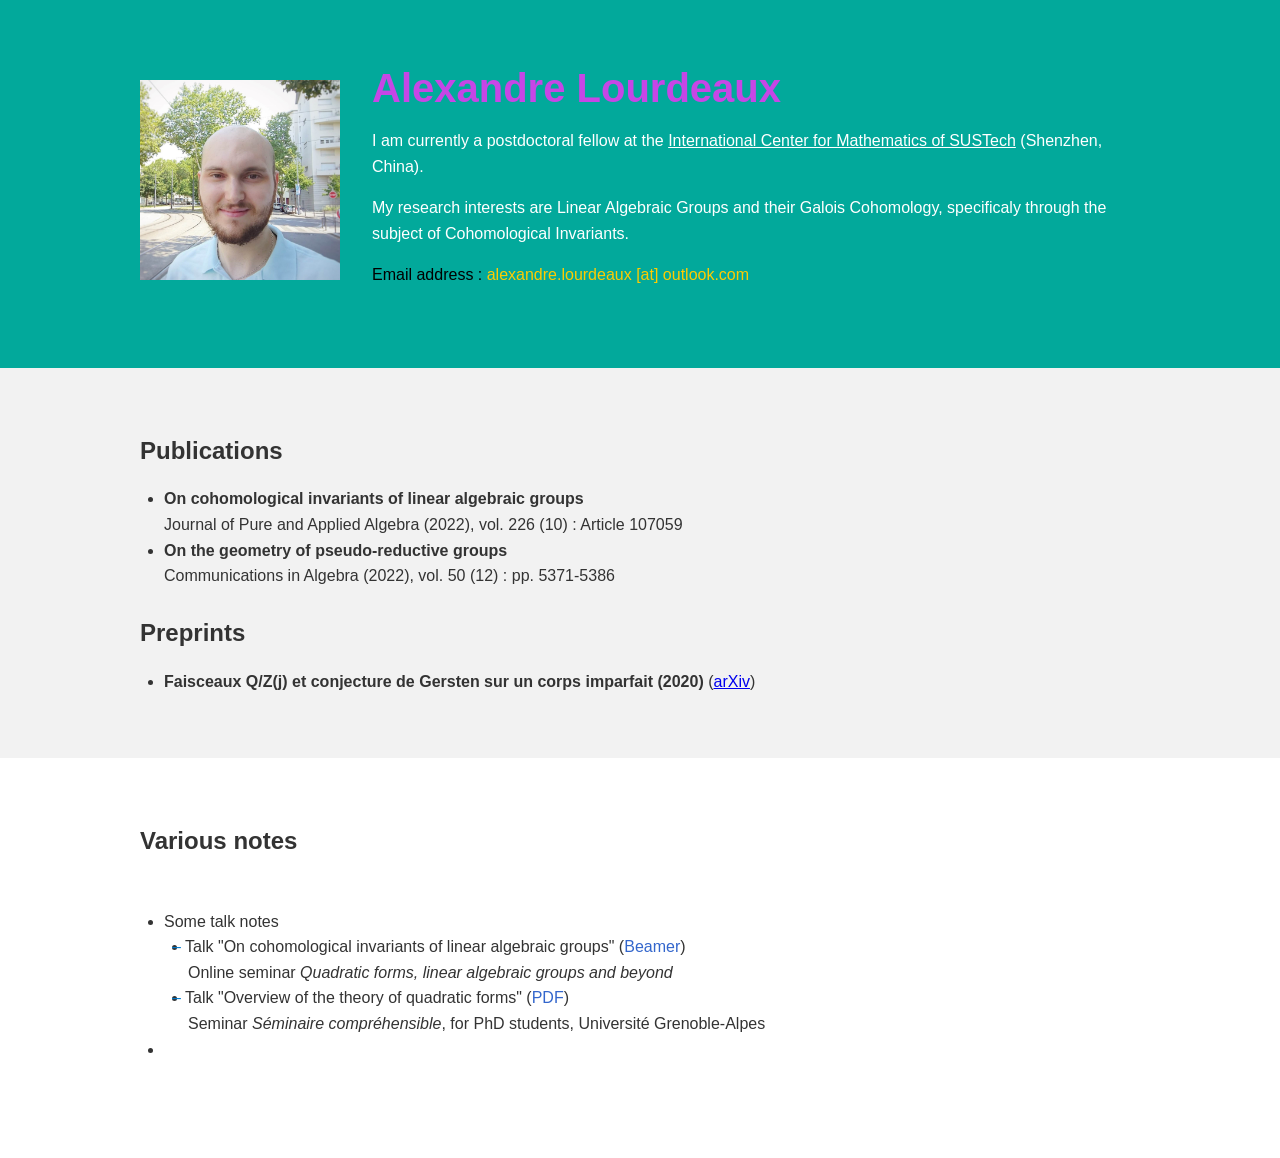
==== index.html @ dd4dbe13 "Update index.html" ====
<!DOCTYPE html>
<html lang="en">
<head>
  <meta name="google-site-verification" content="n_ffgp6FMnf7f8cflKqn4LLiKc-34kzsfNrr5ytWk10" />
  <meta charset="UTF-8">
  <meta name="viewport" content="width=device-width, initial-scale=1.0">
  <title>Alexandre Lourdeaux</title>
  <meta name="description" content="Personal webpage of Alexandre Lourdeaux, Mathematical research.">
  <meta name="keywords" content="Author : Alexandre Lourdeaux, Alexandre Lourdeaux, cohomogical invariants, cohomological invariants of linear algebraic groups publications, Algebraic groups Postdoctoral fellow, Mathematics, Mathematical sciences, Research">

  <link rel="stylesheet" href="styles.css">
</head>
<body>
  
  <!-- Section 2 : Zone couleur -->
<section class="intro">
  <div class="container intro-flex">
    <div class="photo-profil">
      <img src="portrait.jpg" alt="Photo de profil">
    </div>
    <div class="intro-texte">
      <h2 class="nom">Alexandre Lourdeaux</h2>
      
      <p>
        I am currently a postdoctoral fellow at the <a href="https://icm.sustech.edu.cn/en/" style="color: #FFFFFF;" target="_blank">International Center for Mathematics of SUSTech</a> (Shenzhen, China).
      </p>
      
      <p>
        My research interests are Linear Algebraic Groups and their Galois Cohomology, specificaly through the subject of Cohomological Invariants.
      </p>
      
      <p class="email">
        <a><span style="color: #000000;"> Email address :</span> alexandre.lourdeaux [at] outlook.com</a>
      </p>
    </div>
  </div>
</section>


  <!-- Section 3 : Zone grise -->
  <section class="texte-gris">
    <div class="container">
 
	<h2>Publications</h2>

	<ul>
        <li><strong>On cohomological invariants of linear algebraic groups</strong>
              <br>
              Journal of Pure and Applied Algebra (2022), vol. 226 (10) : Article 107059</li>
        <li><strong>On the geometry of pseudo-reductive groups</strong>
              <br>

              Communications in Algebra (2022), vol. 50 (12) : pp. 5371-5386</li>
        
      </ul>
	<br>

     <h2>Preprints</h2>
		<ul>
        <li><strong>Faisceaux Q/Z(j) et conjecture de Gersten sur un corps imparfait (2020)</strong> (<a href="https://arxiv.org/abs/2010.09182v1" target="_blank">arXiv</a>) </li>
      </ul>

    </div>
  </section>

  <!-- Section 4 : Zone blanche pour documents -->
  <section class="documents">
    <div class="container">
      <h2>Various notes</h2>
		<ul class="documents">
	     <li> Some talk notes
			<ul>
	        <li>Talk "On cohomological invariants of linear algebraic groups" (<a href="BeamerOnlineSeminarCondensed.pdf" target="_blank">Beamer</a>)
			<br> Online seminar <em>Quadratic forms, linear algebraic groups and beyond</em>
			</li>
			  <li>Talk "Overview of the theory of quadratic forms" (<a href="SeminaireComprehensible.pdf" target="_blank">PDF</a>)
			<br> Seminar <em>Séminaire compréhensible</em>, for PhD students, Université Grenoble-Alpes
			</li>
    	    </ul>
		  </li>
			<li>
				<ul>
					

				</ul>
			</li>
		</ul>
    </div>
  </section>

</body>
</html>
---- styles.css ----
/* Reset simple */
* {
  margin: 0;
  padding: 0;
  box-sizing: border-box;
}

body {
  font-family: Arial, Helvetica, sans-serif;
  color: #333;
  line-height: 1.6;
}

/* Conteneur centralisé */
.container {
  width: 90%;
  max-width: 1000px;
  margin: auto;
  padding: 2rem 0;
}

/* Section 2 : Zone de couleur */
/* Section bleue */
.intro {
  background: #02A99B; /* couleur bleu clair */
  color: white;
  padding: 2rem 0;
}

.intro-flex {
  display: flex;
  flex-wrap: wrap;
  align-items: center; /* centre verticalement photo et texte */
  gap: 2rem;
}

.photo-profil img {
  width: 200px;
  height: 200px;
  object-fit: cover;
  border-radius: 0;
}

.intro-texte {
  flex: 1;
}

.nom {
  font-size: 2.5rem;   /* taille du nom */
  margin-bottom: 1rem; /* espace sous le nom */
  line-height: 1.2;
  color: #C646E6;
}

.intro-texte p {
  margin-bottom: 1rem; /* espace entre les paragraphes */
}

/* Style spécifique pour l'email */
.email a {
  color: #ffcc00;  /* couleur différente pour l'email */
  text-decoration: none;
}

.email a:hover {
  text-decoration: underline;
}



/* Section 3 : Zone grise */
.texte-gris {
  background: #f2f2f2;
  padding: 2rem 0;
}

.texte-gris h2 {
  margin-bottom: 1rem;
}

.texte-gris ul {
  list-style-type: disc;
  margin-left: 1.5rem;
}

/* Section 4 : Zone blanche */
.documents {
  background: white;
  padding: 2rem 0;
}

.documents h2 {
  margin-bottom: 1rem;
}

.documents ul {
  list-style-type: disc;
  margin-left: 1.5rem;
}

.documents ul ul li::before {
  content: "– ";       /* tiret */
  color: #007acc;      /* couleur personnalisée */
  margin-left: -1em;   /* recale le tiret */
}

.documents a {
  color: #3366cc; /* même bleu clair pour les liens */
  text-decoration: none;
}

.documents a:hover {
  text-decoration: underline;
}
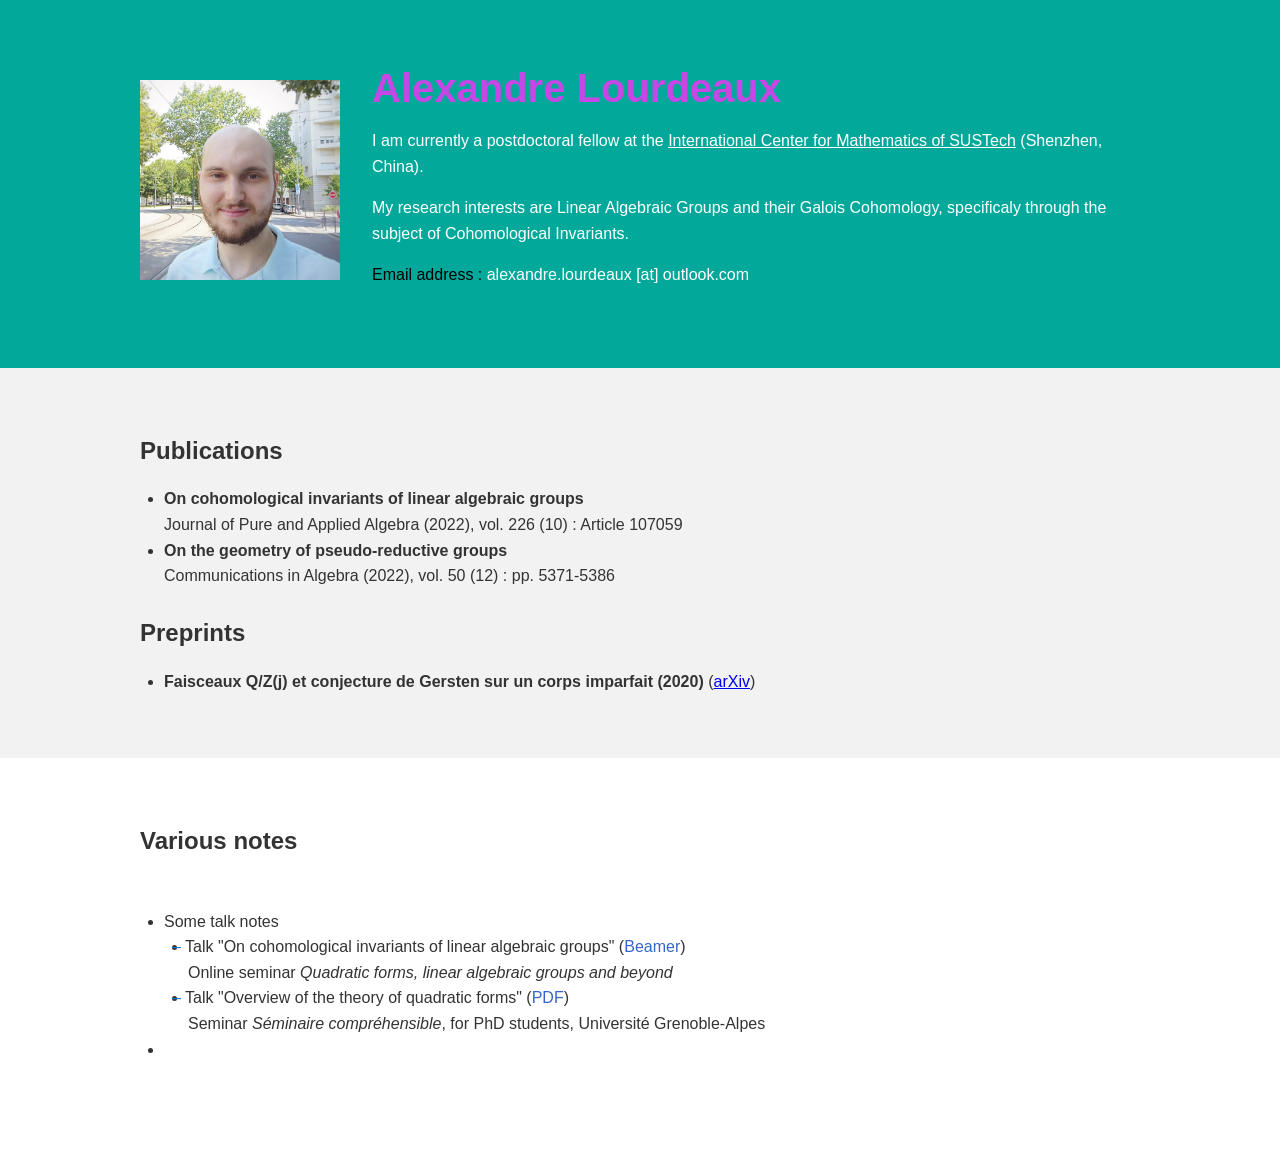
==== commit 0c9e1e7c: "Update index.html" ====
--- a/index.html
+++ b/index.html
@@ -29,7 +29,7 @@
         My research interests are Linear Algebraic Groups and their Galois Cohomology, specificaly through the subject of Cohomological Invariants.
       </p>
       
-      <p class="email">
+      <p>
         <a><span style="color: #000000;"> Email address :</span> alexandre.lourdeaux [at] outlook.com</a>
       </p>
     </div>
@@ -113,3 +113,4 @@
 
 
 
+
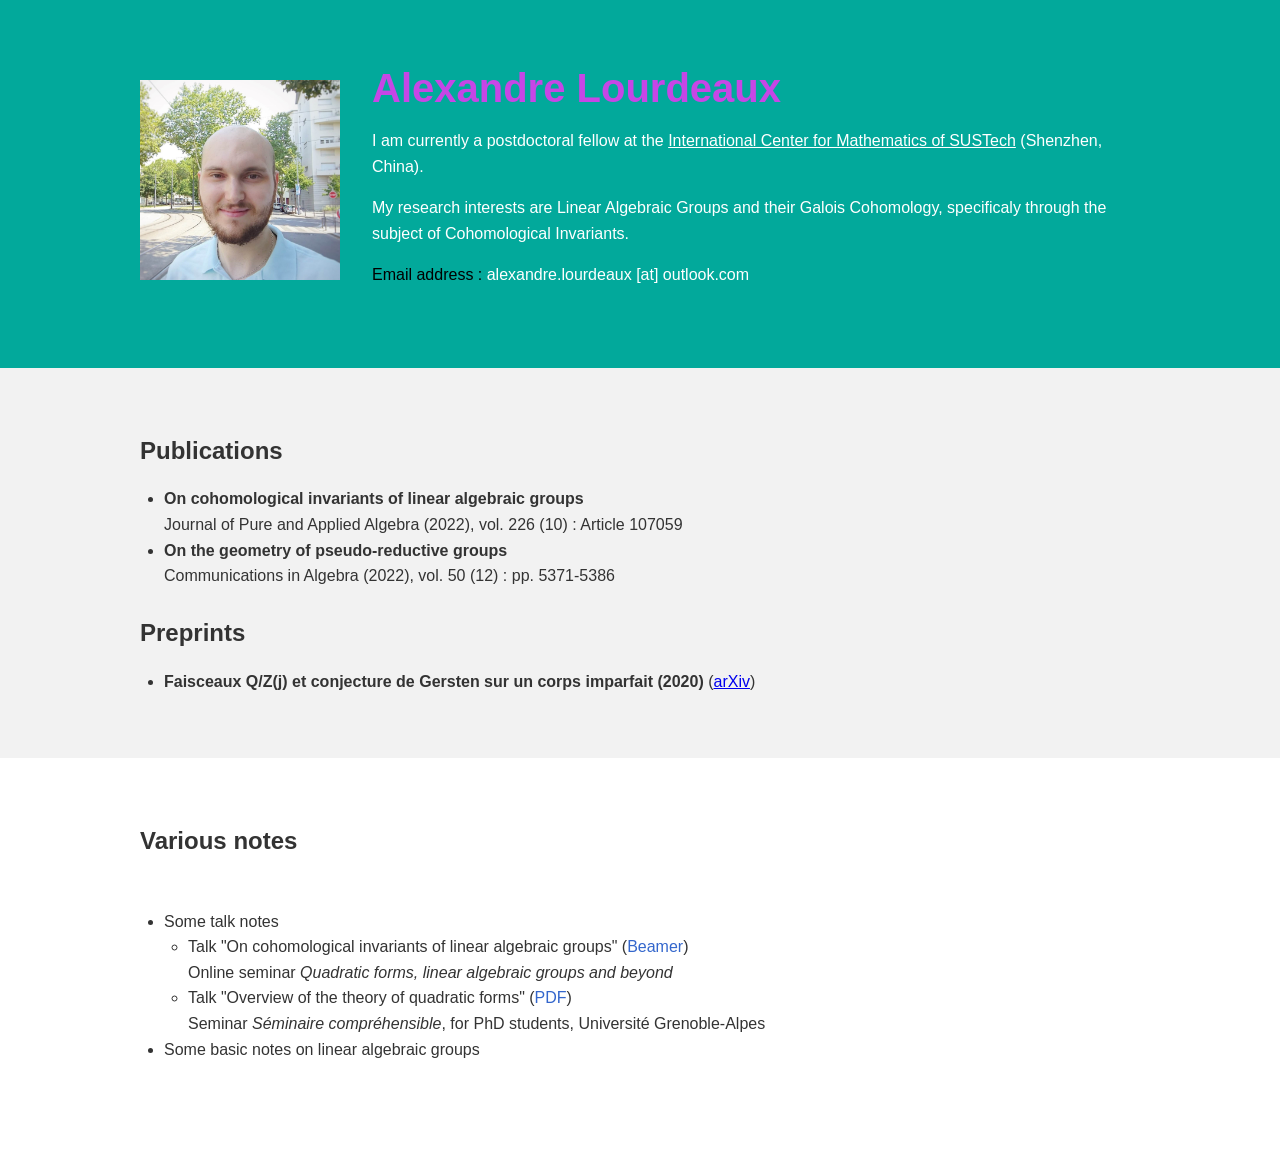
==== commit 14bc6ab2: "Update index.html" ====
--- a/index.html
+++ b/index.html
@@ -78,7 +78,7 @@
 			</li>
     	    </ul>
 		  </li>
-			<li>
+			<li> Some basic notes on linear algebraic groups
 				<ul>
 					
 
@@ -114,3 +114,4 @@
 
 
 
+
--- a/styles.css
+++ b/styles.css
@@ -98,10 +98,10 @@
   margin-left: 1.5rem;
 }
 
-.documents ul ul li::before {
-  content: "– ";       /* tiret */
-  color: #007acc;      /* couleur personnalisée */
-  margin-left: -1em;   /* recale le tiret */
+
+.documents ul ul {
+  list-style-type: circle;
+  margin-left: 1.5rem;
 }
 
 .documents a {
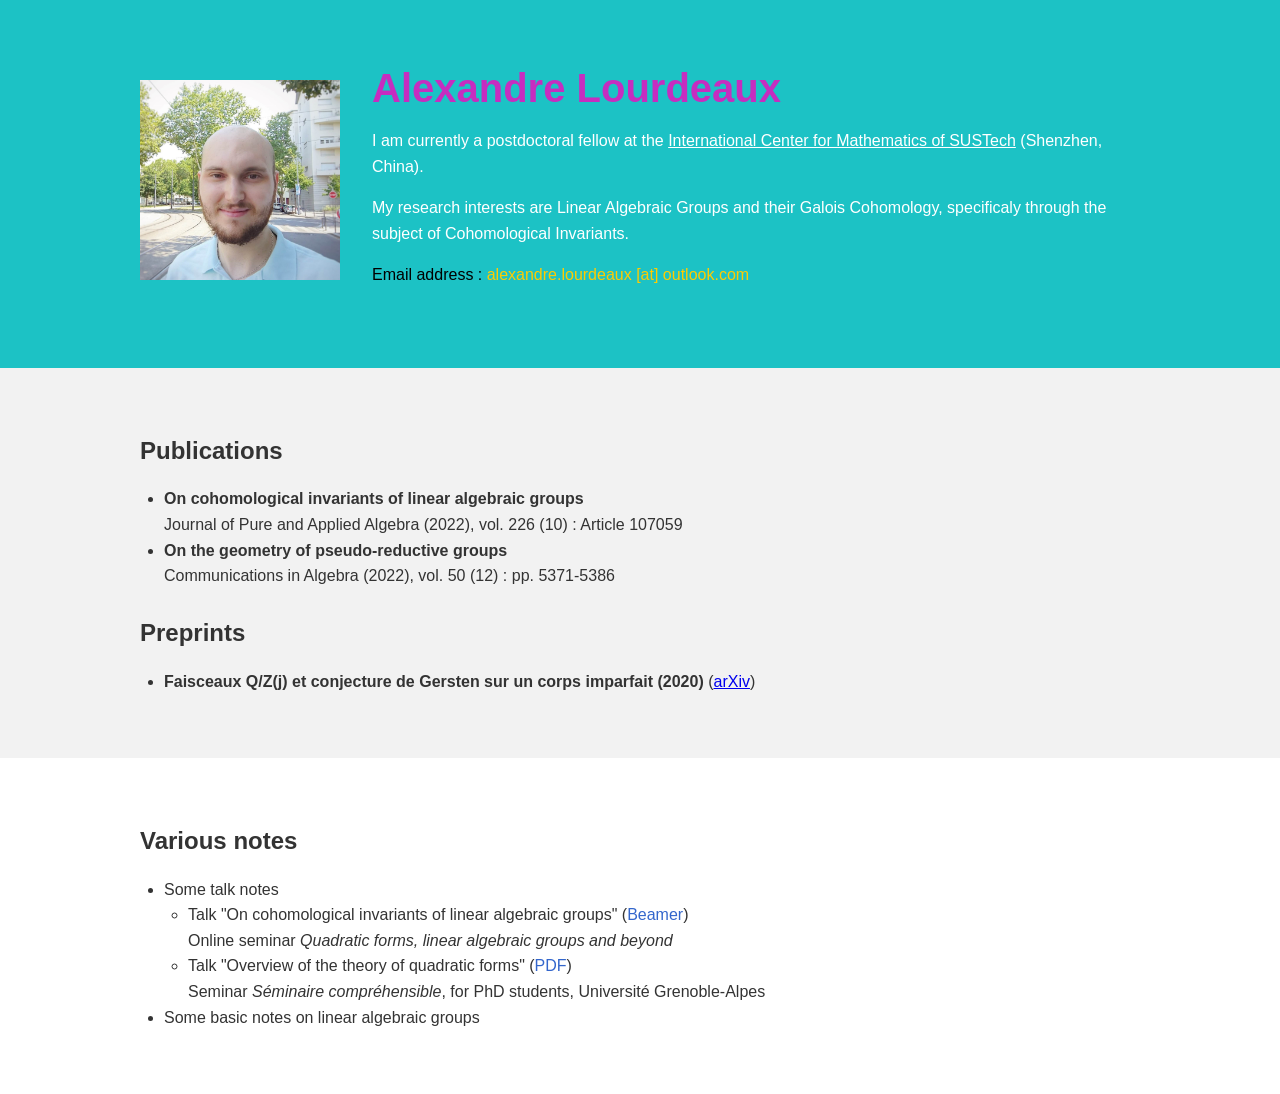
==== commit defefc78: "Add files via upload" ====
--- a/index.html
+++ b/index.html
@@ -30,7 +30,7 @@
       </p>
       
       <p>
-        <a><span style="color: #000000;"> Email address :</span> alexandre.lourdeaux [at] outlook.com</a>
+        <a><span style="color: #000000;"> Email address :</span> <span style="color: #ffcc00;">alexandre.lourdeaux [at] outlook.com</span></a>
       </p>
     </div>
   </div>
@@ -67,7 +67,7 @@
   <section class="documents">
     <div class="container">
       <h2>Various notes</h2>
-		<ul class="documents">
+		<ul>
 	     <li> Some talk notes
 			<ul>
 	        <li>Talk "On cohomological invariants of linear algebraic groups" (<a href="BeamerOnlineSeminarCondensed.pdf" target="_blank">Beamer</a>)
@@ -114,4 +114,3 @@
 
 
 
-
--- a/styles.css
+++ b/styles.css
@@ -22,7 +22,7 @@
 /* Section 2 : Zone de couleur */
 /* Section bleue */
 .intro {
-  background: #02A99B; /* couleur bleu clair */
+  background: #1CC2C5; /* couleur bleu clair */
   color: white;
   padding: 2rem 0;
 }
@@ -49,7 +49,7 @@
   font-size: 2.5rem;   /* taille du nom */
   margin-bottom: 1rem; /* espace sous le nom */
   line-height: 1.2;
-  color: #C646E6;
+  color: #C62DC0;
 }
 
 .intro-texte p {
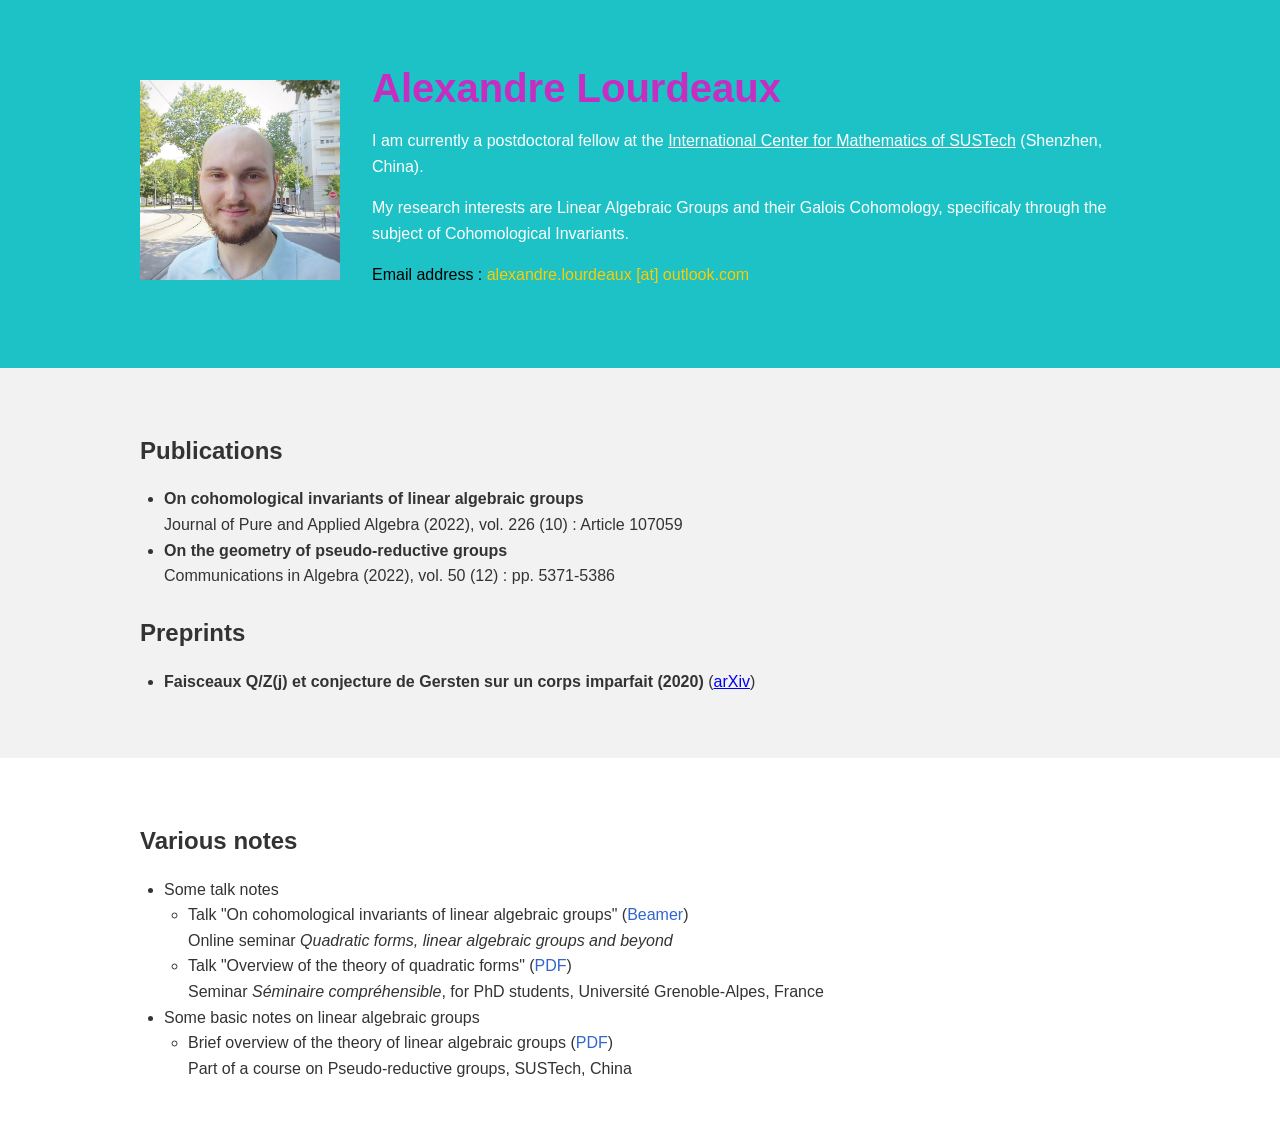
==== commit 6afd8013: "Update index.html" ====
--- a/index.html
+++ b/index.html
@@ -74,13 +74,15 @@
 			<br> Online seminar <em>Quadratic forms, linear algebraic groups and beyond</em>
 			</li>
 			  <li>Talk "Overview of the theory of quadratic forms" (<a href="SeminaireComprehensible.pdf" target="_blank">PDF</a>)
-			<br> Seminar <em>Séminaire compréhensible</em>, for PhD students, Université Grenoble-Alpes
+			<br> Seminar <em>Séminaire compréhensible</em>, for PhD students, Université Grenoble-Alpes, France
 			</li>
     	    </ul>
 		  </li>
 			<li> Some basic notes on linear algebraic groups
 				<ul>
-					
+					<li>Brief overview of the theory of linear algebraic groups (<a href="OverviewLAG.pdf" target="_blank">PDF</a>)
+			        <br> Part of a course on Pseudo-reductive groups, SUSTech, China
+			        </li>
 
 				</ul>
 			</li>
@@ -114,3 +116,4 @@
 
 
 
+
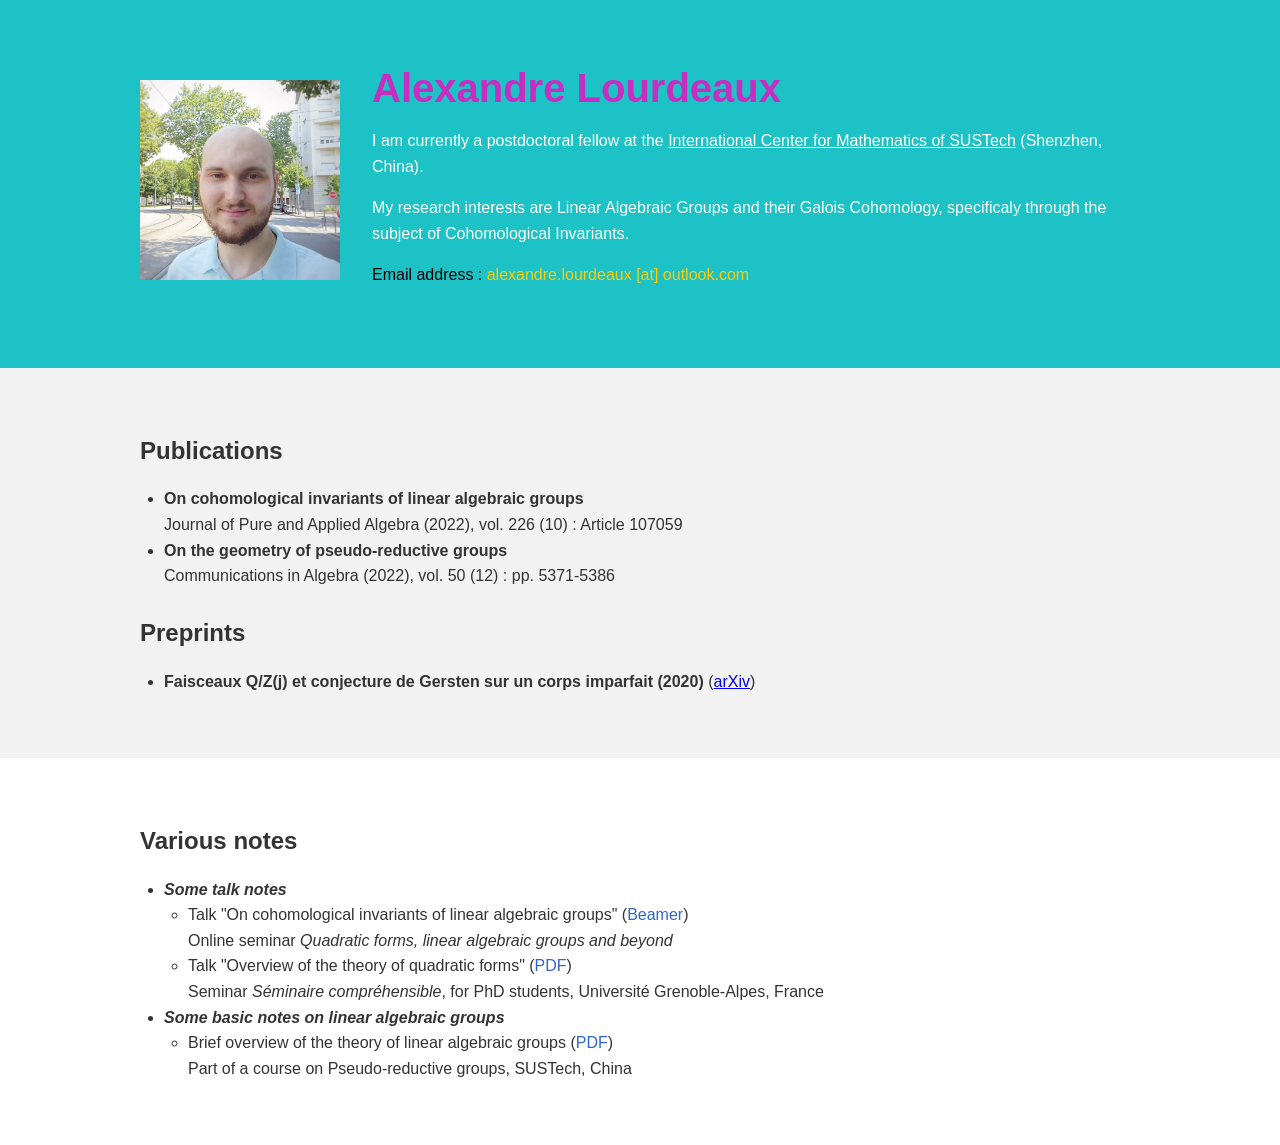
==== commit b400945f: "Update index.html" ====
--- a/index.html
+++ b/index.html
@@ -68,7 +68,7 @@
     <div class="container">
       <h2>Various notes</h2>
 		<ul>
-	     <li> Some talk notes
+	     <li> <strong><em>Some talk notes</em></strong>
 			<ul>
 	        <li>Talk "On cohomological invariants of linear algebraic groups" (<a href="BeamerOnlineSeminarCondensed.pdf" target="_blank">Beamer</a>)
 			<br> Online seminar <em>Quadratic forms, linear algebraic groups and beyond</em>
@@ -78,7 +78,7 @@
 			</li>
     	    </ul>
 		  </li>
-			<li> Some basic notes on linear algebraic groups
+			<li> <strong><em>Some basic notes on linear algebraic groups</em></strong>
 				<ul>
 					<li>Brief overview of the theory of linear algebraic groups (<a href="OverviewLAG.pdf" target="_blank">PDF</a>)
 			        <br> Part of a course on Pseudo-reductive groups, SUSTech, China
@@ -117,3 +117,4 @@
 
 
 
+
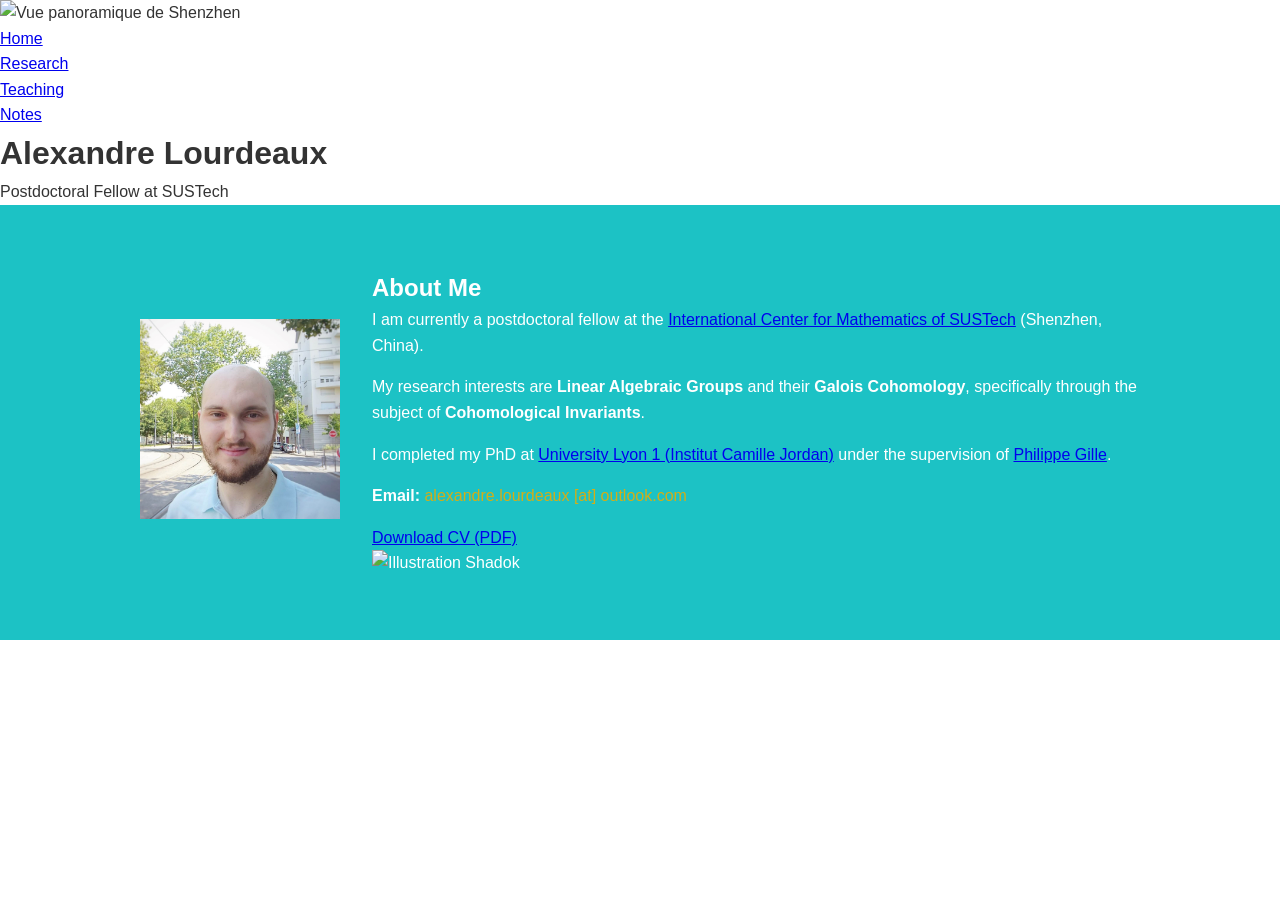
==== commit b0823a0a: "Update index.html" ====
--- a/index.html
+++ b/index.html
@@ -1,92 +1,61 @@
 <!DOCTYPE html>
 <html lang="en">
 <head>
-  <meta name="google-site-verification" content="n_ffgp6FMnf7f8cflKqn4LLiKc-34kzsfNrr5ytWk10" />
   <meta charset="UTF-8">
   <meta name="viewport" content="width=device-width, initial-scale=1.0">
-  <title>Alexandre Lourdeaux</title>
-  <meta name="description" content="Personal webpage of Alexandre Lourdeaux, Mathematical research.">
-  <meta name="keywords" content="Author : Alexandre Lourdeaux, Alexandre Lourdeaux, cohomogical invariants, cohomological invariants of linear algebraic groups publications, Algebraic groups Postdoctoral fellow, Mathematics, Mathematical sciences, Research">
-
+  <title>Alexandre Lourdeaux | Home</title>
+  <meta name="description" content="Personal webpage of Alexandre Lourdeaux, postdoctoral researcher in mathematics. Works on linear algebraic groups and cohomological invariants.">
+  <meta name="google-site-verification" content="n_ffgp6FMnf7f8cflKqn4LLiKc-34kzsfNrr5ytWk10" />
+  <link rel="canonical" href="https://alexldx.github.io/" />
   <link rel="stylesheet" href="styles.css">
 </head>
 <body>
-  
-  <!-- Section 2 : Zone couleur -->
-<section class="intro">
-  <div class="container intro-flex">
-    <div class="photo-profil">
-      <img src="portrait.jpg" alt="Photo de profil">
+
+  <header class="banner">
+    <div class="banner-image">
+      <img src="shenzhen1.png" alt="Vue panoramique de Shenzhen">
     </div>
-    <div class="intro-texte">
-      <h2 class="nom">Alexandre Lourdeaux</h2>
-      
-      <p>
-        I am currently a postdoctoral fellow at the <a href="https://icm.sustech.edu.cn/en/" style="color: #FFFFFF;" target="_blank">International Center for Mathematics of SUSTech</a> (Shenzhen, China).
-      </p>
-      
-      <p>
-        My research interests are Linear Algebraic Groups and their Galois Cohomology, specificaly through the subject of Cohomological Invariants.
-      </p>
-      
-      <p>
-        <a><span style="color: #000000;"> Email address :</span> <span style="color: #ffcc00;">alexandre.lourdeaux [at] outlook.com</span></a>
-      </p>
+    <div class="banner-overlay">
+      <nav class="navbar-overlay">
+        <ul>
+          <li><a href="index.html" class="active">Home</a></li>
+          <li><a href="research.html">Research</a></li>
+          <li><a href="teaching.html">Teaching</a></li>
+          <li><a href="notes.html">Notes</a></li>
+        </ul>
+      </nav>
+      <div class="banner-text">
+        <h1>Alexandre Lourdeaux</h1>
+        <p>Postdoctoral Fellow at SUSTech</p>
+      </div>
     </div>
-  </div>
-</section>
+  </header>
 
+  <section class="intro">
+    <div class="container intro-flex">
+      <div class="photo-profil">
+        <img src="portrait.jpg" alt="Alexandre Lourdeaux">
+      </div>
+      <div class="intro-texte">
+        <h2>About Me</h2>
+        <p>
+          I am currently a postdoctoral fellow at the <a href="https://icm.sustech.edu.cn/en/" target="_blank">International Center for Mathematics of SUSTech</a> (Shenzhen, China).
+        </p>
+        <p>
+          My research interests are <strong>Linear Algebraic Groups</strong> and their <strong>Galois Cohomology</strong>, specifically through the subject of <strong>Cohomological Invariants</strong>.
+        </p>
+        <p>
+          I completed my PhD at <a href="https://math.univ-lyon1.fr/icj/" target="_blank">University Lyon 1 (Institut Camille Jordan)</a> under the supervision of <a href="http://math.univ-lyon1.fr/homes-www/gille/" target="_blank">Philippe Gille</a>.
+        </p>
+        <p class="email">
+          <strong>Email:</strong> <span style="color: #D4AE16;">alexandre.lourdeaux [at] outlook.com</span>
+        </p>
+        <a href="CV.pdf" class="btn-cv" target="_blank">Download CV (PDF)</a> 
 
-  <!-- Section 3 : Zone grise -->
-  <section class="texte-gris">
-    <div class="container">
- 
-	<h2>Publications</h2>
-
-	<ul>
-        <li><strong>On cohomological invariants of linear algebraic groups</strong>
-              <br>
-              Journal of Pure and Applied Algebra (2022), vol. 226 (10) : Article 107059</li>
-        <li><strong>On the geometry of pseudo-reductive groups</strong>
-              <br>
-
-              Communications in Algebra (2022), vol. 50 (12) : pp. 5371-5386</li>
-        
-      </ul>
-	<br>
-
-     <h2>Preprints</h2>
-		<ul>
-        <li><strong>Faisceaux Q/Z(j) et conjecture de Gersten sur un corps imparfait (2020)</strong> (<a href="https://arxiv.org/abs/2010.09182v1" target="_blank">arXiv</a>) </li>
-      </ul>
-
-    </div>
-  </section>
-
-  <!-- Section 4 : Zone blanche pour documents -->
-  <section class="documents">
-    <div class="container">
-      <h2>Various notes</h2>
-		<ul>
-	     <li> <strong><em>Some talk notes</em></strong>
-			<ul>
-	        <li>Talk "On cohomological invariants of linear algebraic groups" (<a href="BeamerOnlineSeminarCondensed.pdf" target="_blank">Beamer</a>)
-			<br> Online seminar <em>Quadratic forms, linear algebraic groups and beyond</em>
-			</li>
-			  <li>Talk "Overview of the theory of quadratic forms" (<a href="SeminaireComprehensible.pdf" target="_blank">PDF</a>)
-			<br> Seminar <em>Séminaire compréhensible</em>, for PhD students, Université Grenoble-Alpes, France
-			</li>
-    	    </ul>
-		  </li>
-			<li> <strong><em>Some basic notes on linear algebraic groups</em></strong>
-				<ul>
-					<li>Brief overview of the theory of linear algebraic groups (<a href="OverviewLAG.pdf" target="_blank">PDF</a>)
-			        <br> Part of a course on Pseudo-reductive groups, SUSTech, China
-			        </li>
-
-				</ul>
-			</li>
-		</ul>
+        <div class="illustration-right">
+          <img src="shadok.png" alt="Illustration Shadok" class="shadok-img">
+        </div>
+      </div>
     </div>
   </section>
 
@@ -94,27 +63,3 @@
 </html>
 
 
-
-
-
-
-
-
-
-
-
-
-
-
-
-
-
-
-
-
-
-
-
-
-
-
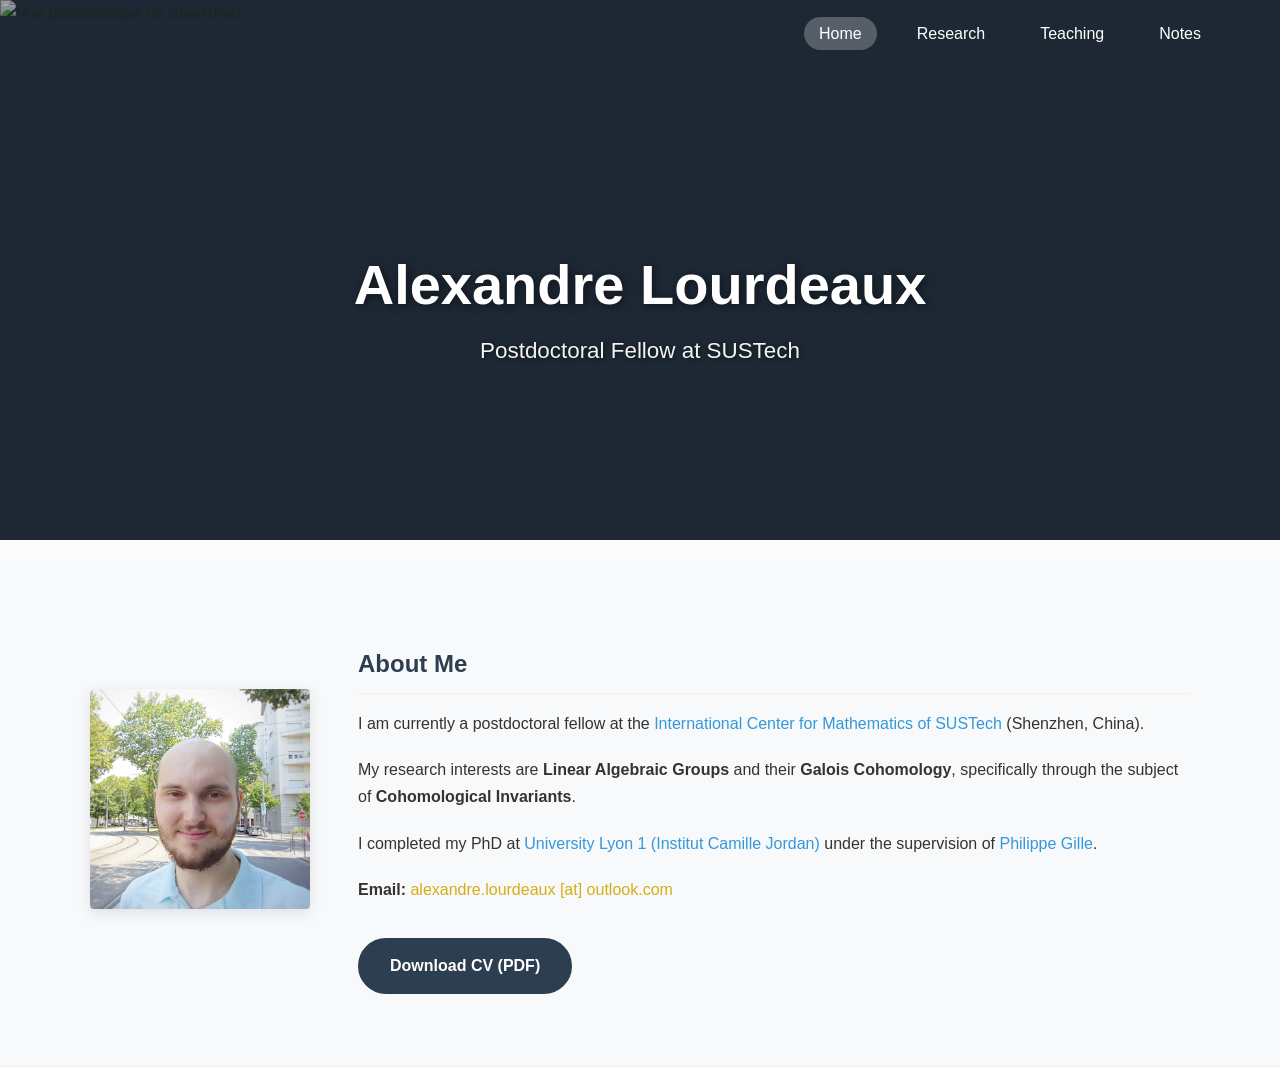
==== commit 1f314dae: "Update index.html" ====
--- a/index.html
+++ b/index.html
@@ -52,9 +52,7 @@
         </p>
         <a href="CV.pdf" class="btn-cv" target="_blank">Download CV (PDF)</a> 
 
-        <div class="illustration-right">
-          <img src="shadok.png" alt="Illustration Shadok" class="shadok-img">
-        </div>
+        
       </div>
     </div>
   </section>
--- a/styles.css
+++ b/styles.css
@@ -1,115 +1,295 @@
-/* Reset simple */
-* {
-  margin: 0;
-  padding: 0;
-  box-sizing: border-box;
+/* --- 1. BASE & TYPOGRAPHIE --- */
+* { 
+    margin: 0; 
+    padding: 0; 
+    box-sizing: border-box; 
 }
 
 body {
-  font-family: Arial, Helvetica, sans-serif;
-  color: #333;
-  line-height: 1.6;
-}
-
-/* Conteneur centralisé */
-.container {
-  width: 90%;
-  max-width: 1000px;
-  margin: auto;
-  padding: 2rem 0;
-}
-
-/* Section 2 : Zone de couleur */
-/* Section bleue */
+    font-family: 'Inter', -apple-system, BlinkMacSystemFont, "Segoe UI", Roboto, sans-serif;
+    color: #333;
+    background-color: #fcfcfc;
+    line-height: 1.7;
+}
+
+.container { 
+    width: 90%; 
+    max-width: 1100px; 
+    margin: 0 auto; 
+    padding: 2rem 0;
+}
+
+h1, h2, h3 {
+    color: #2c3e50;
+    margin-bottom: 1rem;
+}
+
+h2 {
+    border-bottom: 1px solid #eee;
+    padding-bottom: 8px;
+    margin-top: 2rem;
+}
+
+/* --- 2. NAVIGATION & BANNIÈRE (HERO) --- */
+.banner {
+    position: relative;
+    width: 100%;
+    height: 60vh; /* Hauteur équilibrée */
+    overflow: hidden;
+    background-color: #2c3e50;
+}
+
+
+.banner-image img {
+  width: 100%;
+  height: 100%;
+  object-fit: cover;
+  /* Aligne l'image sur son centre vertical et horizontal */
+  object-position: center 50%; 
+}
+
+.banner-overlay {
+    position: absolute;
+    top: 0; left: 0; width: 100%; height: 100%;
+    background-color: rgba(0, 0, 0, 0.35); /* Voile pour la lisibilité */
+    display: flex;
+    flex-direction: column;
+    color: #FFFFFF;
+}
+
+.navbar-overlay {
+    width: 100%;
+    padding: 20px 0;
+    display: flex;
+    justify-content: flex-end;
+}
+
+.navbar-overlay ul { 
+    list-style: none; 
+    display: flex; 
+    gap: 25px; 
+    padding-right: 5%;
+}
+
+.navbar-overlay ul li a {
+    text-decoration: none;
+    color: #FFFFFF;
+    font-weight: 500;
+    padding: 8px 15px;
+    border-radius: 20px;
+    transition: all 0.3s ease;
+}
+
+.navbar-overlay ul li a:hover,
+.navbar-overlay ul li a.active {
+    background-color: rgba(255, 255, 255, 0.25);
+}
+
+.banner-text {
+    flex-grow: 1;
+    display: flex;
+    flex-direction: column;
+    justify-content: center;
+    align-items: center;
+    text-align: center;
+}
+
+.banner-text h1 {
+    font-size: 3.5rem;
+    color: #FFFFFF;
+    border: none;
+    text-shadow: 2px 2px 8px rgba(0, 0, 0, 0.5);
+    margin: 0;
+}
+
+
+.banner-text h2 {
+    font-size: 3.5rem;
+    color: #FFFFFF;
+    border: none;
+    text-shadow: 2px 2px 8px rgba(0, 0, 0, 0.5);
+    margin: 0;
+}
+
+
+.banner-text p {
+    font-size: 1.4rem;
+    font-weight: 300;
+    opacity: 0.95;
+    text-shadow: 1px 1px 4px rgba(0, 0, 0, 0.5);
+}
+
+
+/* 1. Réduire l'espace sous la bannière */
+.hero-banner, .banner {
+  margin-bottom: 20px; /* Réduisez cette valeur (par exemple de 50px à 20px) */
+}
+
+
+
+/* --- 3. SECTIONS DE CONTENU --- */
+/* Zone Introduction (Accueil) */
 .intro {
-  background: #1CC2C5; /* couleur bleu clair */
-  color: white;
-  padding: 2rem 0;
+    background: #f8f9fa;
+    padding: 4rem 0;
+    border-bottom: 1px solid #eee;
+}
+
+/* 2. Réduire l'espace interne en haut de la section intro */
+.intro {
+  padding-top: 20px; /* Diminuez le padding supérieur */
+  padding-bottom: 40px;
 }
 
 .intro-flex {
-  display: flex;
-  flex-wrap: wrap;
-  align-items: center; /* centre verticalement photo et texte */
-  gap: 2rem;
+    display: flex;
+    flex-wrap: wrap;
+    align-items: center;
+    gap: 3rem;
 }
 
 .photo-profil img {
-  width: 200px;
-  height: 200px;
-  object-fit: cover;
-  border-radius: 0;
-}
-
-.intro-texte {
-  flex: 1;
-}
-
-.nom {
-  font-size: 2.5rem;   /* taille du nom */
-  margin-bottom: 1rem; /* espace sous le nom */
-  line-height: 1.2;
-  color: #C62DC0;
-}
-
-.intro-texte p {
-  margin-bottom: 1rem; /* espace entre les paragraphes */
-}
-
-/* Style spécifique pour l'email */
+    width: 220px;
+    height: 220px;
+    object-fit: cover;
+    border-radius: 4px;
+    box-shadow: 0 4px 15px rgba(0,0,0,0.1);
+}
+
+.intro-texte { flex: 1; min-width: 300px; }
+.intro-texte p { margin-bottom: 1.2rem; }
+
+/* Bouton CV */
+.btn-cv {
+    display: inline-block;
+    padding: 12px 30px;
+    background-color: #2c3e50;
+    color: #fff !important;
+    text-decoration: none;
+    border-radius: 50px;
+    font-weight: 600;
+    transition: all 0.3s ease;
+    border: 2px solid #2c3e50;
+    margin-top: 1rem;
+}
+
+.btn-cv:hover {
+    background-color: transparent;
+    color: #2c3e50 !important;
+}
+
+/* --- 4. ENSEIGNEMENT (CARTES) --- */
+.teaching-block {
+    background: #fff;
+    border-left: 5px solid #2c3e50;
+    margin-bottom: 2rem;
+    padding: 1.5rem 2rem;
+    box-shadow: 0 2px 8px rgba(0,0,0,0.05);
+    border-radius: 0 4px 4px 0;
+}
+
+.teaching-block h2 { 
+    margin-top: 0; 
+    border: none; 
+    color: #2c3e50;
+    font-size: 1.4rem;
+}
+
+.teaching-block p { 
+    margin: 5px 0 15px 0; 
+    font-style: italic;
+    color: #555;
+}
+
+.teaching-block ul {
+    margin-left: 1.5rem;
+    list-style-type: square;
+}
+
+/* --- 5. LISTES ET LIENS (RECHERCHE & NOTES) --- */
+.list-doc2 ul {
+    margin-left: 2rem;
+    list-style-type: circle
+}
+
+.list-doc ul, .documents ul {
+    margin-left: 2rem;
+    margin-bottom: 1.5rem;
+}
+
+.list-doc li, .documents li {
+    margin-bottom: 0.8rem;
+}
+
+a {
+    color: #3498db;
+    text-decoration: none;
+    transition: color 0.2s;
+}
+
+a:hover {
+    color: #2980b9;
+    text-decoration: underline;
+}
+
+/* Style spécifique email */
 .email a {
-  color: #ffcc00;  /* couleur différente pour l'email */
-  text-decoration: none;
-}
-
-.email a:hover {
-  text-decoration: underline;
-}
-
-
-
-/* Section 3 : Zone grise */
-.texte-gris {
-  background: #f2f2f2;
-  padding: 2rem 0;
-}
-
-.texte-gris h2 {
-  margin-bottom: 1rem;
-}
-
-.texte-gris ul {
-  list-style-type: disc;
-  margin-left: 1.5rem;
-}
-
-/* Section 4 : Zone blanche */
-.documents {
-  background: white;
-  padding: 2rem 0;
-}
-
-.documents h2 {
-  margin-bottom: 1rem;
-}
-
-.documents ul {
-  list-style-type: disc;
-  margin-left: 1.5rem;
-}
-
-
-.documents ul ul {
-  list-style-type: circle;
-  margin-left: 1.5rem;
-}
-
-.documents a {
-  color: #3366cc; /* même bleu clair pour les liens */
-  text-decoration: none;
-}
-
-.documents a:hover {
-  text-decoration: underline;
-}
-
+    color: #e67e22;
+    font-weight: bold;
+}
+
+/* --- Styles pour les résumés déroulants (Abstracts) --- */
+.abstract-container {
+    margin-top: 8px;
+    margin-bottom: 15px;
+    border: 1px solid #eee;
+    border-radius: 4px;
+    background-color: #fafafa;
+    transition: all 0.3s ease;
+}
+
+.abstract-container[open] {
+    background-color: #fff;
+    box-shadow: 0 2px 8px rgba(0,0,0,0.05);
+}
+
+summary {
+    padding: 6px 12px;
+    font-size: 0.9rem;
+    font-weight: 600;
+    color: #3498db;
+    cursor: pointer;
+    outline: none;
+    list-style: none; /* Cache la flèche par défaut dans certains navigateurs */
+}
+
+summary::-webkit-details-marker {
+    display: none; /* Cache la flèche sous Chrome/Safari */
+}
+
+summary:before {
+    content: "▶ "; /* Ajoute un petit triangle personnalisé */
+    font-size: 0.7rem;
+    margin-right: 5px;
+    transition: transform 0.2s;
+    display: inline-block;
+}
+
+.abstract-container[open] summary:before {
+    transform: rotate(90deg); /* Fait pivoter le triangle quand c'est ouvert */
+}
+
+summary:hover {
+    color: #2c3e50;
+    text-decoration: underline;
+}
+
+.abstract-content {
+    padding: 10px 15px 15px 15px;
+    font-size: 0.95rem;
+    line-height: 1.5;
+    color: #555;
+    border-top: 1px solid #eee;
+    font-style: italic;
+}
+
